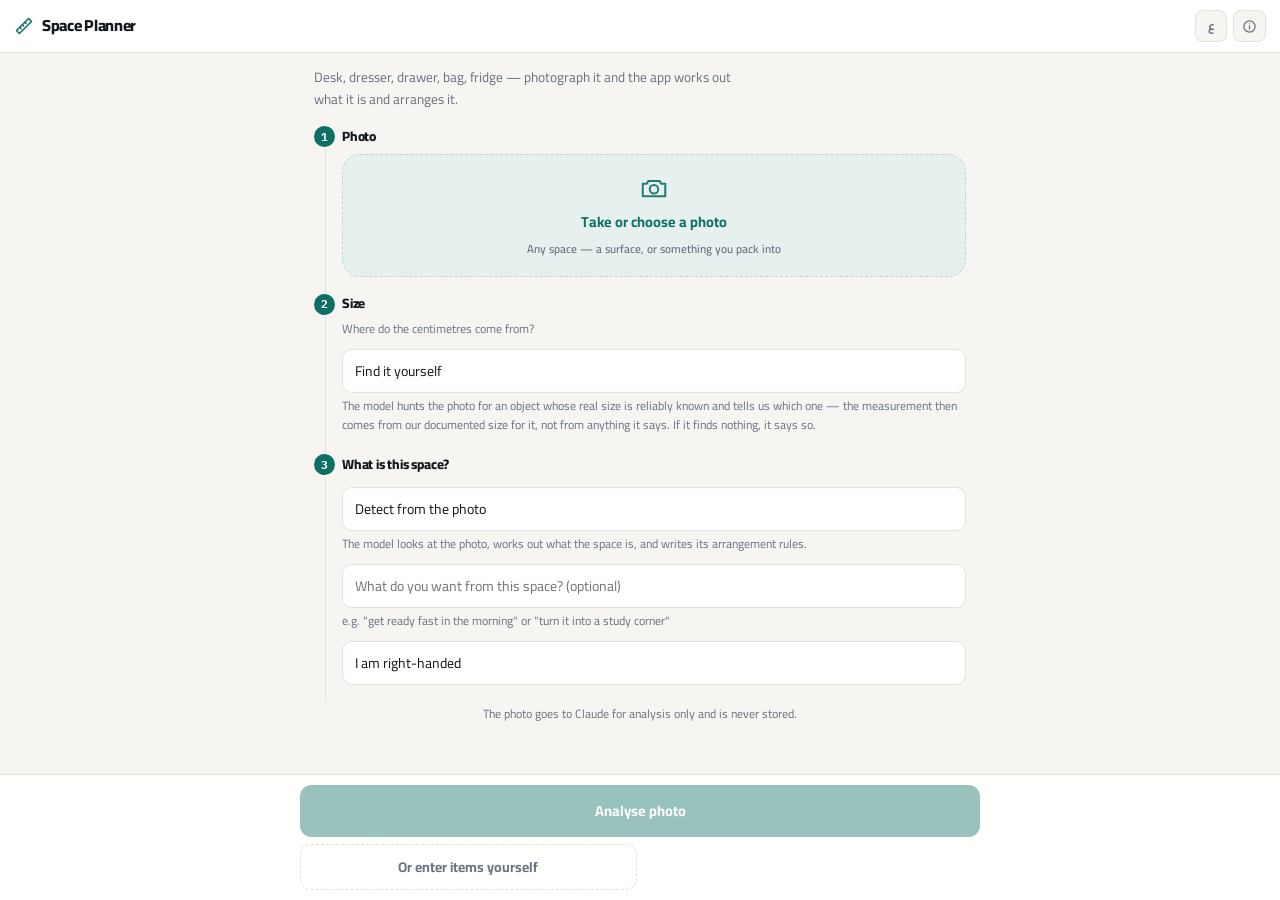
==== space-planner/index.html @ 8cddc2a2 "Share one AI core between both transports, and repair the Gemini build The Gemini build had been bro" ====
<!doctype html>
<html lang="ar" dir="rtl">
<head>
<meta charset="utf-8">
<meta name="viewport" content="width=device-width, initial-scale=1, viewport-fit=cover">
<title>مرتّب المساحة</title>
<meta name="description" content="صوّر مكتبك أو شنطتك، والتطبيق يقيسها بالسنتيمتر ويقولك ترتّبها إزاي بالظبط. مجاني وبيشتغل من متصفحك.">
<meta name="theme-color" content="#0f7b6c">
<link rel="manifest" href="manifest.json">
<link rel="manifest" href="manifest.json">
<link rel="icon" href="icon.svg" type="image/svg+xml">
<link rel="apple-touch-icon" href="icon-192.png">
<meta name="apple-mobile-web-app-capable" content="yes">
<meta name="apple-mobile-web-app-status-bar-style" content="default">
<meta name="apple-mobile-web-app-title" content="مرتّب المساحة">
<meta name="mobile-web-app-capable" content="yes">
<link rel="apple-touch-icon" href="icon.svg">
<link rel="preconnect" href="https://fonts.googleapis.com">
<link rel="preconnect" href="https://fonts.gstatic.com" crossorigin>
<link href="https://fonts.googleapis.com/css2?family=Cairo:wght@400;600;700;800&family=IBM+Plex+Mono:wght@500;600;700&display=swap" rel="stylesheet">
<link rel="stylesheet" href="css/app.css">
</head>
<body>

<header class="topbar">
  <div class="topbar-row">
    <div class="brand">
      <svg width="20" height="20" viewBox="0 0 24 24" fill="none" stroke="currentColor" stroke-width="1.8" stroke-linecap="round" stroke-linejoin="round" aria-hidden="true">
        <path d="M3 17.5 17.5 3l3.5 3.5L6.5 21z"/>
        <path d="M7 13.5 8.5 15M10 10.5 11.5 12M13 7.5 14.5 9"/>
      </svg>
      <h1 data-i18n="appName">مرتّب المساحة</h1>
    </div>
    <div class="topbar-actions">
      <button id="btnLang" class="icon-btn" type="button">EN</button>
      <button id="btnSettings" class="icon-btn" type="button" aria-label="info">
        <svg width="15" height="15" viewBox="0 0 24 24" fill="none" stroke="currentColor" stroke-width="2" stroke-linecap="round" aria-hidden="true">
          <circle cx="12" cy="12" r="9"/><path d="M12 11v5"/><path d="M12 7.6v.1"/>
        </svg>
      </button>
    </div>
  </div>
</header>

<main id="app">


  <section class="screen active" data-screen="capture">
    <p class="lead" data-i18n="lead"></p>

    <div class="field">
      <label class="label"><span class="stepno">1</span> <span data-i18n="step3">الصورة</span></label>
      <input id="fileInput" type="file" accept="image/*" capture="environment" hidden>
      <button id="btnPick" class="photo-tile" type="button">
        <svg width="30" height="30" viewBox="0 0 24 24" fill="none" stroke="currentColor" stroke-width="1.6" stroke-linecap="round" stroke-linejoin="round" aria-hidden="true">
          <path d="M3 8.5h3.2l1.4-2.2h8.8l1.4 2.2H21v10H3z"/><circle cx="12" cy="13" r="3.4"/>
        </svg>
        <span data-i18n="takePhoto"></span>
        <small data-i18n="photoHint"></small>
      </button>
      <div id="preview" class="preview hidden"><img id="previewImg" alt=""></div>
    </div>


    <div class="field">
      <label class="label"><span class="stepno">2</span> <span data-i18n="step1">المقاس</span></label>
      <p class="hint" data-i18n="sizeStepQ"></p>
      <select id="sizeMethod" class="input">
        <option value="auto" data-i18n="methodAuto"></option>
        <option value="ref" data-i18n="methodRef"></option>
        <option value="known" data-i18n="methodKnown"></option>
      </select>
      <p class="hint" id="sizeMethodHint"></p>

      <div id="refWrap">
        <select id="scaleRef" class="input"></select>
        <p class="hint" id="scaleHint"></p>
        <div id="customRefWrap" class="row hidden">
          <input id="customRefName" class="input" type="text" maxlength="40" data-i18n-ph="customRefName" placeholder="">
          <input id="customRefCm" class="input" type="number" min="0.5" step="0.1" data-i18n-ph="customRefCm" placeholder="">
        </div>
      </div>

      <div id="knownWrap" class="hidden">
        <div class="row">
          <input id="sizeW" class="input" type="number" min="1" step="0.5" data-i18n-ph="sizeW" placeholder="">
          <input id="sizeD" class="input" type="number" min="1" step="0.5" data-i18n-ph="sizeD" placeholder="">
          <input id="sizeH" class="input hidden" type="number" min="1" step="0.5" data-i18n-ph="sizeH" placeholder="">
        </div>
        <select id="sizeUnit" class="input">
          <option value="cm" data-i18n="unitCm"></option>
          <option value="span" data-i18n="unitSpan"></option>
          <option value="inch" data-i18n="unitInch"></option>
        </select>
        <div id="spanWrap" class="hidden">
          <label class="label sub" data-i18n="spanIs"></label>
          <input id="spanCm" class="input" type="number" min="10" max="35" step="0.5" value="22">
          <p class="hint" data-i18n="spanHint"></p>
        </div>
        <p class="hint" data-i18n="knownHint"></p>
      </div>
    </div>

    <div class="field">
      <label class="label"><span class="stepno">3</span> <span data-i18n="spaceTypeQ">المساحة دي إيه؟</span></label>
      <select id="spaceType" class="input"></select>
      <p class="hint" id="spaceTypeHint"></p>
      <input id="intent" class="input" type="text" maxlength="120" data-i18n-ph="intentPlaceholder" placeholder="">
      <p class="hint" data-i18n="intentExample"></p>
      <select id="dominantHand" class="input">
        <option value="right" data-i18n="handRight"></option>
        <option value="left" data-i18n="handLeft"></option>
      </select>
    </div>

    <p class="hint center" data-i18n="privacy"></p>

    <div id="savedScans" class="saved hidden">
      <h3 data-i18n="saved">محفوظات</h3>
      <ul id="savedList"></ul>
    </div>
  </section>

  <!-- ═══ ٣) مراجعة الحاجات ═══ -->
  <section class="screen" data-screen="review">
    <button class="back" data-goto="capture" data-i18n="back"></button>
    <h2 data-i18n="reviewTitle"></h2>
    <div id="scaleBanner" class="banner"></div>
    <div id="detectedSpace" class="detected hidden">
      <div class="detected-row">
        <span><span data-i18n="spaceIs"></span> <b id="detectedName">—</b></span>
        <button id="btnChangeSpace" class="link-btn" data-i18n="changeIt"></button>
      </div>
      <div id="changeSpaceWrap" class="hidden">
        <input id="adaptIntent" class="input" type="text" maxlength="120" data-i18n-ph="adaptPlaceholder" placeholder="">
        <button id="btnAdapt" class="btn ghost" data-i18n="adaptBtn"></button>
      </div>
      <ul id="rulesList" class="rules"></ul>
      <p id="handNote" class="hint hidden"></p>
    </div>
    <p class="hint" data-i18n="reviewHint"></p>
    <div id="itemsList" class="items"></div>
    <button id="btnAddItem" class="btn ghost" data-i18n="addItem"></button>
  </section>

  <!-- ═══ ٤) النتيجة ═══ -->
  <section class="screen" data-screen="result">
    <button class="back" data-goto="review" data-i18n="backToSizes"></button>
    <h2 id="resultTitle"></h2>
    <div id="autoSkipBar" class="banner ok skip-bar hidden">
      <span data-i18n="autoAccepted"></span>
      <button id="btnOpenReview" class="link-btn" type="button" data-i18n="openReview"></button>
      <button id="btnDismissSkip" class="link-btn" type="button" data-i18n="dismissBar"></button>
    </div>
    <div id="statsRow" class="stats"></div>

    <div id="viewTabs" class="viewtabs hidden">
      <button class="vtab active" data-view="plan" type="button" data-i18n="viewPlan"></button>
      <button class="vtab" data-view="photo" type="button" data-i18n="viewPhoto"></button>
    </div>

    <div id="planView" class="plan"></div>

    <div id="photoView" class="photo-plan hidden">
      <img id="photoBase" alt="">
      <div id="photoOverlay"></div>
      <p class="hint" id="photoNote"></p>
    </div>

    <div id="editBar" class="editbar hidden">
      <span id="editVerdict" class="verdict"></span>
      <button id="btnUndo" class="link-btn" type="button" data-i18n="undoMove"></button>
      <button id="btnResetLayout" class="link-btn" type="button" data-i18n="resetLayout"></button>
    </div>
    <p class="hint" id="editHint"></p>

    <div id="legendView"></div>
    <div id="aiNote" class="ai-note hidden"></div>
    <div id="notesView" class="notes"></div>
    <div id="stepsView" class="steps"></div>
    <details class="panel" id="fitPanel">
      <summary data-i18n="fitTitle"></summary>
      <p class="hint" data-i18n="fitHint"></p>
      <div class="row">
        <input id="fitName" class="input" type="text" maxlength="40" data-i18n-ph="fitName" placeholder="">
        <button id="btnFitAsk" class="btn ghost small" data-i18n="fitAsk"></button>
      </div>
      <div class="row">
        <input id="fitW" class="input" type="number" min="1" step="0.5" data-i18n-ph="sizeW" placeholder="">
        <input id="fitD" class="input" type="number" min="1" step="0.5" data-i18n-ph="sizeD" placeholder="">
        <input id="fitH" class="input" type="number" min="1" step="0.5" data-i18n-ph="sizeH" placeholder="">
      </div>
      <button id="btnFitCheck" class="btn ghost" data-i18n="fitCheck"></button>
      <div id="fitResult" class="ai-note hidden"></div>
    </details>

    <details class="panel" id="spacesPanel">
      <summary data-i18n="spacesTitle"></summary>
      <p class="hint" data-i18n="spacesHint"></p>
      <div id="spacesList"></div>
      <div class="row">
        <select id="addSpaceType" class="input"></select>
        <button id="btnAddSpace" class="btn ghost small" data-i18n="addSpace"></button>
      </div>
      <div id="spacesResult" class="hidden"></div>
    </details>

    <div class="ask">
      <label class="label" for="askInput" data-i18n="askTitle"></label>
      <input id="askInput" class="input" type="text" maxlength="200" data-i18n-ph="askPlaceholder" placeholder="">
      <button id="btnAsk" class="btn ghost" data-i18n="askBtn"></button>
      <div id="askAnswer" class="ai-note hidden"></div>
    </div>
    <div class="actions">
      <button id="btnAfterImage" class="btn ghost" data-i18n="afterImage"></button>
      <button id="btnSave" class="btn ghost" data-i18n="save"></button>
    </div>
    <div id="afterImageWrap" class="hidden">
      <p class="hint" data-i18n="aiImageWarn"></p>
      <img id="afterImage" alt="">
    </div>
  </section>

</main>

<div class="actionbar" id="actionbar">
  <div class="actionbar-inner">
    <button id="btnAnalyze" class="btn primary big" disabled data-i18n="analyze"></button>
    <button id="btnManual" class="btn ghost" data-i18n="manual"></button>
    <button id="btnPlan" class="btn primary big hidden" data-i18n="calc"></button>
  </div>
</div>

<!-- ═══ الإعدادات ═══ -->
<dialog id="settingsDialog">
  <form method="dialog">
    <h2 data-i18n="about"></h2>
    <p class="hint" data-i18n-html="aboutBody"></p>
    <p class="hint" data-i18n="aboutAccuracy"></p>
    <p class="hint" data-i18n="aboutPrivacy"></p>
    <label class="check"><input type="checkbox" id="optAutoSkip" checked> <span data-i18n="optAutoSkip"></span></label>
    <p class="hint" data-i18n="optAutoSkipHint"></p>
    <div id="keyWrap" class="hidden">
      <label class="label" for="apiKey" data-i18n="apiKeyLabel"></label>
      <input id="apiKey" class="input" type="password" autocomplete="off" data-i18n-ph="apiKeyPh" placeholder="">
      <p class="hint" data-i18n-html="apiKeyHint"></p>
    </div>
    <button id="btnInstall" type="button" class="btn ghost hidden" data-i18n="install"></button>
    <div class="row">
      <button value="ok" class="btn primary" data-i18n="ok"></button>
    </div>
  </form>
</dialog>

<div id="toast" class="toast hidden"></div>
<div id="loader" class="loader hidden"><div class="spinner"></div><p id="loaderText"></p></div>

<script type="module" src="js/app.js"></script>
</body>
</html>
---- space-planner/css/app.css ----
/**
 * نظام التصميم — مستوحى من ورق الرسم الهندسي.
 *
 * الموضوع نفسه قياس وتخطيط، فالبصريات من عالمه: أرضية ورقية دافية،
 * حبر أزرق مخضر، برتقالي علامات القياس، وخط أحادي المسافة للأرقام
 * عشان المقاسات تتقرا زي ما بتتقرا على مسطرة.
 */

:root{
  /* أرضية ورقية دافية — مش رمادي محايد */
  --paper:#f6f5f2;
  --card:#ffffff;
  --line:#e4e1db;
  --line-soft:#efedE8;
  --ink:#14181d;
  --dim:#6b7280;
  --faint:#9aa1ab;

  /* الحبر: أزرق مخضر عميق */
  --accent:#0d6e63;
  --accent-ink:#ffffff;
  --accent-soft:#e6f1ef;
  --accent-line:#b9d8d2;

  /* علامات القياس: برتقالي محروق — للتحذير والقياس */
  --mark:#c2571a;
  --mark-soft:#fbeee3;

  --ok:#15803d;
  --ok-soft:#e4f4e9;

  --reach:#b9c2cc;

  --r-sm:8px; --r:12px; --r-lg:18px;
  --shadow:0 1px 2px rgba(20,24,29,.05);
  --shadow-lift:0 2px 4px rgba(20,24,29,.06),0 12px 28px rgba(20,24,29,.07);

  --sans:'Cairo',system-ui,-apple-system,'Segoe UI',sans-serif;
  --mono:'IBM Plex Mono',ui-monospace,'SF Mono',Menlo,monospace;
}

@media (prefers-color-scheme: dark){
  :root:not([data-theme="light"]){
    --paper:#131619; --card:#1b1f24; --line:#2b3138; --line-soft:#232830;
    --ink:#e8ebee; --dim:#98a1ac; --faint:#6c7681;
    --accent:#2fbfae; --accent-ink:#08120f; --accent-soft:#123430; --accent-line:#1e4d46;
    --mark:#e8853f; --mark-soft:#33220f;
    --ok:#4ade80; --ok-soft:#122b1b;
    --reach:#3a434d;
    --shadow:0 1px 2px rgba(0,0,0,.4);
    --shadow-lift:0 2px 4px rgba(0,0,0,.4),0 12px 28px rgba(0,0,0,.35);
  }
}
:root[data-theme="dark"]{
  --paper:#131619; --card:#1b1f24; --line:#2b3138; --line-soft:#232830;
  --ink:#e8ebee; --dim:#98a1ac; --faint:#6c7681;
  --accent:#2fbfae; --accent-ink:#08120f; --accent-soft:#123430; --accent-line:#1e4d46;
  --mark:#e8853f; --mark-soft:#33220f;
  --ok:#4ade80; --ok-soft:#122b1b;
  --reach:#3a434d;
  --shadow:0 1px 2px rgba(0,0,0,.4);
  --shadow-lift:0 2px 4px rgba(0,0,0,.4),0 12px 28px rgba(0,0,0,.35);
}

*,*::before,*::after{box-sizing:border-box}
/* الاتجاه بييجي من خاصية dir على <html> اللي setLang بيغيّرها —
   مش متثبّت هنا، وإلا الإنجليزي بيتصف على اليمين. */
body{direction:inherit}
body{
  margin:0;background:var(--paper);color:var(--ink);
  font-family:var(--sans);line-height:1.6;-webkit-text-size-adjust:100%;
  -webkit-font-smoothing:antialiased;
}
img{max-width:100%;display:block}
svg{flex:none}
.num{font-family:var(--mono);font-variant-numeric:tabular-nums;letter-spacing:-.02em}

/* ═══ الهيدر ═══ */
.topbar{
  position:sticky;top:0;z-index:30;background:var(--card);
  border-bottom:1px solid var(--line);
  padding:0 14px;padding-top:env(safe-area-inset-top);
}
.topbar-row{display:flex;align-items:center;justify-content:space-between;gap:10px;height:52px}
.brand{display:flex;align-items:center;gap:8px;min-width:0}
.brand svg{color:var(--accent)}
.brand h1{
  margin:0;font-size:16px;font-weight:800;letter-spacing:-.3px;
  white-space:nowrap;overflow:hidden;text-overflow:ellipsis;
}
.topbar-actions{display:flex;gap:6px;flex:none}
.icon-btn{
  display:inline-flex;align-items:center;justify-content:center;gap:4px;
  height:32px;min-width:32px;padding:0 8px;border-radius:var(--r-sm);
  border:1px solid var(--line);background:var(--paper);color:var(--dim);
  font:inherit;font-size:12px;font-weight:700;cursor:pointer;transition:.15s;
}
.icon-btn:hover{border-color:var(--accent);color:var(--accent)}
.icon-btn:focus-visible{outline:2px solid var(--accent);outline-offset:2px}

/* ═══ مفتاح الوضع — قطعة واحدة زي تطبيقات الموبايل ═══ */
.tabs{
  display:grid;grid-template-columns:1fr 1fr;gap:3px;
  padding:3px;margin-bottom:10px;
  background:var(--paper);border:1px solid var(--line);border-radius:11px;
}
.tab{
  display:flex;align-items:center;justify-content:center;gap:7px;
  padding:9px 6px;border:0;border-radius:8px;background:none;cursor:pointer;
  font:inherit;font-size:13.5px;font-weight:700;color:var(--dim);transition:.16s;
}
.tab svg{opacity:.75}
.tab:hover{color:var(--ink)}
.tab.active{background:var(--card);color:var(--accent);box-shadow:var(--shadow)}
.tab.active svg{opacity:1}
.tab:focus-visible{outline:2px solid var(--accent);outline-offset:1px}

/* ═══ التخطيط ═══ */
#app{max-width:680px;margin:0 auto;padding:18px 16px 150px}
.screen{display:none}
.screen.active{display:block;animation:rise .22s ease}
@keyframes rise{from{opacity:0;transform:translateY(4px)}to{opacity:1;transform:none}}
@media (prefers-reduced-motion:reduce){.screen.active{animation:none}}

h2{font-size:19px;margin:0 0 4px;font-weight:800;letter-spacing:-.3px;text-wrap:balance}
h3{font-size:14px;margin:22px 0 8px;font-weight:800;letter-spacing:.02em}
.lead{color:var(--dim);margin:0 0 22px;font-size:14.5px;max-width:56ch}
.hint{font-size:12.5px;color:var(--dim);margin:6px 0;line-height:1.55}
.hint.center{text-align:center}
.muted{color:var(--dim)}
.hidden{display:none !important}
a{color:var(--accent)}

/* ═══ الخطوات: سكة رأسية بتوصلهم زي ورقة رسم ═══ */
.field{position:relative;padding-inline-start:30px;padding-bottom:22px}
.field::before{
  content:'';position:absolute;inset-inline-start:11px;top:26px;bottom:0;
  width:1px;background:var(--line);
}
.field:last-of-type::before{display:none}
.label{
  display:flex;align-items:center;gap:8px;
  font-weight:800;font-size:14.5px;margin-bottom:8px;letter-spacing:-.2px;
}
.stepno{
  position:absolute;inset-inline-start:0;
  display:inline-flex;align-items:center;justify-content:center;
  width:23px;height:23px;border-radius:50%;
  background:var(--accent);color:var(--accent-ink);
  font-family:var(--mono);font-size:11px;font-weight:700;
}

.input{
  width:100%;padding:11px 13px;border-radius:10px;
  border:1px solid var(--line);background:var(--card);color:var(--ink);
  font:inherit;font-size:14.5px;margin-top:7px;transition:.15s;
}
.input:hover{border-color:var(--accent-line)}
.input:focus{outline:none;border-color:var(--accent);box-shadow:0 0 0 3px var(--accent-soft)}
select.input{appearance:none;background-image:none;padding-inline-end:13px}
.row{display:flex;gap:8px;flex-wrap:wrap}
.row>*{flex:1;min-width:96px}

/* ═══ الأزرار ═══ */
.btn{
  display:flex;align-items:center;justify-content:center;gap:8px;
  width:100%;padding:12px 16px;border-radius:11px;
  border:1px solid var(--line);background:var(--card);color:var(--ink);
  font:inherit;font-size:14.5px;font-weight:700;cursor:pointer;
  margin-top:9px;transition:.15s;
}
.btn:hover:not(:disabled){border-color:var(--accent);color:var(--accent)}
.btn:focus-visible{outline:2px solid var(--accent);outline-offset:2px}
.btn:disabled{opacity:.42;cursor:not-allowed}
.btn.primary{background:var(--accent);color:var(--accent-ink);border-color:var(--accent)}
.btn.primary:hover:not(:disabled){filter:brightness(1.08);color:var(--accent-ink)}
.btn.ghost{background:transparent;border-style:dashed;color:var(--dim)}
.btn.big{padding:14px 16px;font-size:15px}

/* شريط الإجراء الأساسي — ثابت تحت زي أي تطبيق موبايل */
.actionbar{
  position:fixed;inset-inline:0;bottom:0;z-index:25;
  padding:10px 16px calc(10px + env(safe-area-inset-bottom));
  background:color-mix(in srgb,var(--card) 92%,transparent);
  backdrop-filter:blur(12px);border-top:1px solid var(--line);
}
.actionbar-inner{max-width:680px;margin:0 auto;display:grid;gap:7px}
.actionbar .btn{margin-top:0}

.preview{margin-top:10px;border-radius:var(--r);overflow:hidden;border:1px solid var(--line);background:var(--card)}

/* ═══ الحاجات ═══ */
.items{display:grid;gap:8px;margin:14px 0}
.item{
  display:grid;grid-template-columns:1fr auto;gap:10px;align-items:start;
  padding:12px 13px;border:1px solid var(--line);border-radius:var(--r);background:var(--card);
}
.item-name{
  font:inherit;font-size:14.5px;font-weight:700;width:100%;padding:1px 0;
  border:0;background:none;color:var(--ink);
}
.item-name:focus{outline:none;box-shadow:0 1px 0 var(--accent)}
.item-dims{display:flex;gap:5px;margin-top:9px;flex-wrap:wrap}
.item-dims label{
  font-size:10.5px;color:var(--faint);display:flex;flex-direction:column;
  gap:3px;align-items:center;font-weight:700;letter-spacing:.03em;
}
.item-dims input{
  width:58px;padding:6px 4px;border:1px solid var(--line);border-radius:7px;
  background:var(--paper);color:var(--ink);
  font-family:var(--mono);font-size:13px;font-variant-numeric:tabular-nums;text-align:center;
}
.item-dims input:focus{outline:none;border-color:var(--accent);background:var(--card)}
/* مقاس المساحة أول كارت في المراجعة — بيتميّز عن الحاجات نفسها */
.space-size{border-color:var(--accent);background:var(--card)}
.item-dims .wide{flex-basis:100%;align-items:stretch;text-align:start}
.item-dims .wide select{width:100%;margin-top:3px}
.item-dims p.wide{flex-basis:100%;margin:2px 0 0;font-size:10.5px}
.label.sub{font-size:11px;margin-top:8px}
.item select{
  padding:6px 9px;border:1px solid var(--line);border-radius:7px;
  background:var(--paper);color:var(--dim);font:inherit;font-size:12.5px;
  margin-top:8px;margin-inline-end:5px;appearance:none;
}
.item-del{
  background:none;border:0;color:var(--faint);font-size:19px;line-height:1;
  cursor:pointer;padding:3px 6px;border-radius:6px;
}
.item-del:hover{color:var(--mark);background:var(--mark-soft)}
.conf-low{border-inline-start:3px solid var(--mark)}

/* ═══ النتيجة ═══ */
.stats{display:flex;gap:7px;flex-wrap:wrap;margin-bottom:16px}
.stat{
  flex:1;min-width:78px;padding:11px 8px;background:var(--card);
  border:1px solid var(--line);border-radius:var(--r);text-align:center;
}
.stat b{
  display:block;font-family:var(--mono);font-size:19px;font-weight:700;
  font-variant-numeric:tabular-nums;letter-spacing:-.03em;
}
.stat span{font-size:11px;color:var(--dim);font-weight:600;line-height:1.3;display:block;margin-top:2px}

.plan{
  background:var(--card);border:1px solid var(--line);border-radius:var(--r);
  padding:8px;overflow-x:auto;
}
.plan-svg{width:100%;height:auto;display:block}
.layers{display:grid;gap:14px}
.layer{margin:0}

.legend{list-style:none;padding:0;margin:11px 0;display:flex;flex-wrap:wrap;gap:9px;font-size:11.5px;color:var(--dim)}
.legend li{display:flex;align-items:center;gap:5px}
.dot{width:9px;height:9px;border-radius:3px;display:inline-block;flex:none}

.banner{padding:10px 12px;border-radius:10px;font-size:12.5px;margin-bottom:12px;line-height:1.5}
.banner.ok{background:var(--ok-soft);color:var(--ok)}
.banner.warn{background:var(--mark-soft);color:var(--mark)}
/* شريط «قبلنا الأرقام لوحدنا» — الجملة وزراريها في سطر واحد بيلف */
.skip-bar{display:flex;flex-wrap:wrap;align-items:center;gap:4px 10px}
.skip-bar span{flex:1;min-width:60%}
.skip-bar .link-btn{color:inherit}

.ai-note{
  background:var(--accent-soft);border-radius:var(--r);padding:13px 14px;
  margin:14px 0;font-size:13.5px;line-height:1.65;
  border-inline-start:3px solid var(--accent);color:var(--ink);
}
.notes{display:grid;gap:7px;margin:14px 0}
.note{padding:10px 12px;border-radius:10px;font-size:13px;display:flex;gap:8px;align-items:flex-start;line-height:1.55}
.note.warn{background:var(--mark-soft);color:var(--mark)}
.note.ok{background:var(--ok-soft);color:var(--ok)}
.note.tip{background:var(--card);border:1px solid var(--line);color:var(--dim)}

.steps{margin:14px 0}
.steps ol{padding-inline-start:19px;margin:8px 0}
.steps li{margin-bottom:9px;font-size:13.5px}
.steps .pos{color:var(--dim);font-size:12.5px}
.off-desk{background:var(--mark-soft);border-radius:var(--r);padding:13px 14px;margin-top:14px}
.off-desk h3{margin-top:0;color:var(--mark);font-size:13.5px}
.off-desk ul{margin:6px 0 0;padding-inline-start:19px;font-size:12.5px;color:var(--mark)}

.saved{margin-top:26px}
.saved ul{list-style:none;padding:0;margin:0;display:grid;gap:7px}
.saved li{
  display:flex;justify-content:space-between;align-items:center;gap:10px;
  padding:11px 13px;border:1px solid var(--line);border-radius:var(--r);
  background:var(--card);font-size:13.5px;
}
.saved button{background:none;border:0;font:inherit;font-size:12.5px;color:var(--accent);cursor:pointer;font-weight:700;padding:3px 5px}

/* المساحة اللي اتحددت */
.detected{
  background:var(--accent-soft);border:1px solid var(--accent-line);
  border-radius:var(--r);padding:13px 14px;margin-bottom:13px;
}
.detected-row{display:flex;justify-content:space-between;align-items:center;gap:10px;font-size:13.5px;color:var(--dim)}
.detected-row b{font-size:16px;color:var(--ink);font-weight:800}
.link-btn{background:none;border:0;color:var(--accent);font:inherit;font-size:12.5px;font-weight:700;cursor:pointer;text-decoration:underline;padding:2px}
.rules{list-style:none;padding:0;margin:11px 0 0;display:flex;flex-wrap:wrap;gap:5px}
.rules li{
  font-size:11px;background:var(--card);border:1px solid var(--accent-line);
  border-radius:20px;padding:3px 9px;color:var(--dim);
}
#changeSpaceWrap{margin-top:10px}

.ask{background:var(--card);border:1px solid var(--line);border-radius:var(--r);padding:14px;margin-top:18px}
.ask .btn{margin-top:8px}

/* ═══ الحوار ═══ */
dialog{
  border:0;border-radius:var(--r-lg);padding:22px;max-width:420px;width:calc(100% - 32px);
  background:var(--card);color:var(--ink);box-shadow:var(--shadow-lift);
}
dialog::backdrop{background:rgba(20,24,29,.55);backdrop-filter:blur(2px)}
dialog h2{margin-top:0}
/* مفتاح إعداد بمربع اختيار — النص جنبه مش تحته */
.check{display:flex;align-items:center;gap:8px;font-size:13.5px;font-weight:700;margin-top:14px;cursor:pointer}
.check input{width:17px;height:17px;accent-color:var(--accent);margin:0;flex:none}
dialog .row{margin-top:16px}
dialog .btn{margin-top:0}

/* ═══ توست ولودر ═══ */
.toast{
  position:fixed;bottom:96px;left:50%;transform:translateX(-50%);
  background:var(--ink);color:var(--paper);padding:11px 17px;border-radius:10px;
  font-size:13.5px;font-weight:600;z-index:100;max-width:90%;text-align:center;
  box-shadow:var(--shadow-lift);
}
.loader{
  position:fixed;inset:0;background:rgba(20,24,29,.6);backdrop-filter:blur(3px);
  display:flex;flex-direction:column;align-items:center;justify-content:center;
  gap:14px;z-index:90;color:#fff;font-size:14px;font-weight:600;padding:24px;text-align:center;
}
.spinner{
  width:34px;height:34px;border:2.5px solid rgba(255,255,255,.22);
  border-top-color:#fff;border-radius:50%;animation:spin .75s linear infinite;
}
@keyframes spin{to{transform:rotate(360deg)}}

@media (min-width:620px){
  #app{padding-bottom:130px}
  .actionbar-inner{grid-template-columns:1fr 1fr}
  .actionbar-inner .btn.primary{grid-column:1/-1}
}

/* ═══ إحكام للموبايل: الشاشة الصغيرة بتشوف أكتر من غير زحمة ═══ */
#app{padding:14px 14px 140px}
.lead{margin:0 0 16px;font-size:13.5px}
.field{padding-bottom:16px;padding-inline-start:28px}
.field::before{top:24px}
.label{font-size:13.5px;margin-bottom:5px}
.stepno{width:21px;height:21px;font-size:10.5px}
.hint{font-size:12px;margin:4px 0}
.input{padding:10px 12px;font-size:14px;margin-top:6px}
h2{font-size:17.5px}
h3{font-size:13.5px;margin:18px 0 7px}
.btn{padding:11px 14px;font-size:14px;margin-top:8px}
.btn.big{padding:13px 14px;font-size:14.5px}
.item{padding:10px 11px}
.item-name{font-size:14px}
.stat{padding:9px 6px;min-width:70px}
.stat b{font-size:17px}
.steps li{margin-bottom:7px;font-size:13px}
.note{padding:9px 11px;font-size:12.5px}
.ai-note{padding:12px;font-size:13px}
.detected{padding:11px 12px}

/* بلاطة الصورة — أول وأوضح حاجة في الشاشة */
.photo-tile{
  display:flex;flex-direction:column;align-items:center;justify-content:center;gap:7px;
  width:100%;min-height:104px;padding:18px;margin-top:6px;
  border:1.5px dashed var(--accent-line);border-radius:var(--r-lg);
  background:var(--accent-soft);color:var(--accent);
  font:inherit;font-size:14.5px;font-weight:700;cursor:pointer;transition:.16s;
}
.photo-tile:hover{border-color:var(--accent);background:var(--card)}
.photo-tile:focus-visible{outline:2px solid var(--accent);outline-offset:2px}
.photo-tile svg{opacity:.9}
.photo-tile small{font-size:11.5px;font-weight:600;color:var(--dim)}

@media (max-width:380px){
  #app{padding-inline:12px}
  .item-dims input{width:52px}
}

/* ═══ المخطط على الصورة، التعديل اليدوي، واللوحات ═══ */
.viewtabs{display:flex;gap:4px;margin:10px 0 6px;background:var(--paper);
  border:1px solid var(--line);border-radius:9px;padding:3px}
.vtab{flex:1;padding:7px 8px;border:0;border-radius:7px;background:none;
  color:var(--dim);font:inherit;font-size:12.5px;font-weight:700;cursor:pointer}
.vtab.active{background:var(--card);color:var(--accent);box-shadow:var(--shadow)}

.photo-plan{position:relative;margin-top:6px}
.photo-plan img{width:100%;display:block;border-radius:10px}
#photoOverlay{position:absolute;inset:0;cursor:pointer}
#photoOverlay svg{width:100%;height:100%;display:block}
.ov-item{cursor:pointer}

.editbar{display:flex;align-items:center;gap:8px;flex-wrap:wrap;margin-top:8px;
  padding:8px 10px;border:1px solid var(--line);border-radius:9px;background:var(--card)}
.verdict{flex:1;font-size:12.5px;font-weight:700;color:var(--dim)}
.verdict.good{color:var(--accent)}
.verdict.bad{color:var(--mark)}

.panel{margin-top:12px;border:1px solid var(--line);border-radius:10px;
  background:var(--card);padding:10px 12px}
.panel>summary{cursor:pointer;font-weight:800;font-size:13.5px;color:var(--ink);list-style:none}
.panel>summary::-webkit-details-marker{display:none}
.panel>summary::after{content:'▾';float:inline-end;color:var(--faint)}
.panel[open]>summary::after{content:'▴'}
.panel .row{margin-top:8px}
.btn.small{padding:7px 11px;font-size:12px;white-space:nowrap}
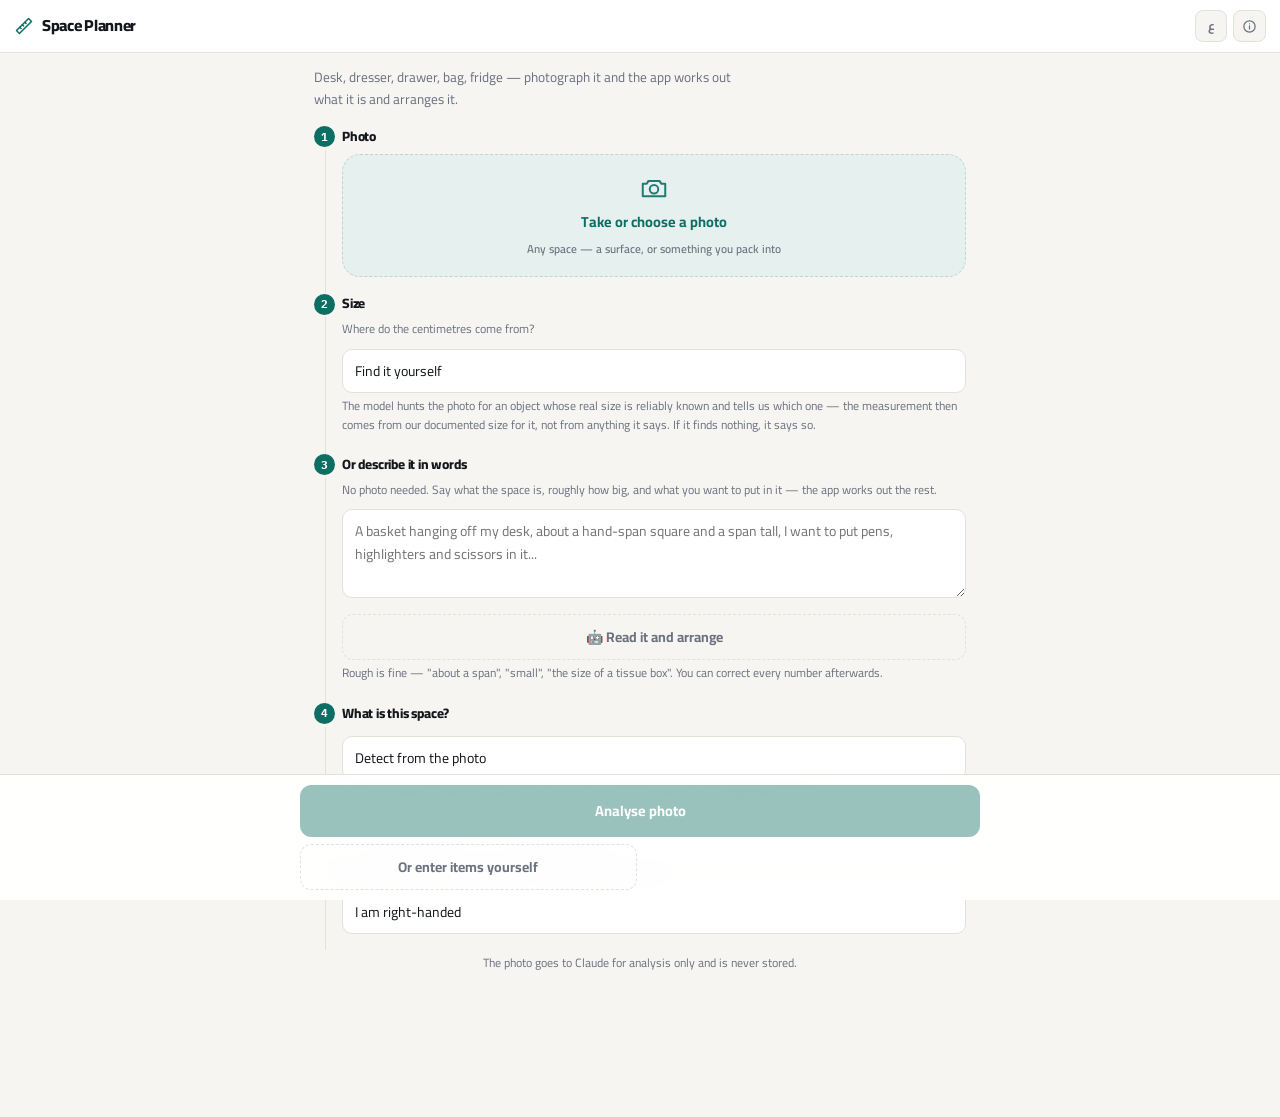
==== commit 06a9de5b: "Let the space be described in words when the photo cannot be sent Being unable to send images is a l" ====
--- a/space-planner/index.html
+++ b/space-planner/index.html
@@ -102,7 +102,15 @@
     </div>
 
     <div class="field">
-      <label class="label"><span class="stepno">3</span> <span data-i18n="spaceTypeQ">المساحة دي إيه؟</span></label>
+      <label class="label"><span class="stepno">3</span> <span data-i18n="describeTitle"></span></label>
+      <p class="hint" data-i18n="describeHint"></p>
+      <textarea id="describeInput" class="input" rows="3" maxlength="600" data-i18n-ph="describePh" placeholder=""></textarea>
+      <button id="btnDescribe" class="btn ghost" type="button" data-i18n="describeBtn"></button>
+      <p class="hint" data-i18n="describeExample"></p>
+    </div>
+
+    <div class="field">
+      <label class="label"><span class="stepno">4</span> <span data-i18n="spaceTypeQ">المساحة دي إيه؟</span></label>
       <select id="spaceType" class="input"></select>
       <p class="hint" id="spaceTypeHint"></p>
       <input id="intent" class="input" type="text" maxlength="120" data-i18n-ph="intentPlaceholder" placeholder="">
@@ -137,6 +145,10 @@
       </div>
       <ul id="rulesList" class="rules"></ul>
       <p id="handNote" class="hint hidden"></p>
+    </div>
+    <div id="photoRef" class="photo-ref hidden">
+      <img id="photoRefImg" alt="">
+      <p class="hint" id="photoRefNote"></p>
     </div>
     <p class="hint" data-i18n="reviewHint"></p>
     <div id="itemsList" class="items"></div>
--- a/space-planner/css/app.css
+++ b/space-planner/css/app.css
@@ -411,3 +411,18 @@
 .panel[open]>summary::after{content:'▴'}
 .panel .row{margin-top:8px}
 .btn.small{padding:7px 11px;font-size:12px;white-space:nowrap}
+
+/* المساحة الفاضية: الصف ده هو السؤال نفسه، فبيبان مختلف عن صفوف الحاجات */
+.empty-intro{border-color:var(--mark);background:var(--card)}
+.empty-intro .row{margin-top:8px}
+.layer figcaption{
+  margin-top:5px;text-align:center;font-size:11px;color:var(--faint);
+  font-weight:700;letter-spacing:.02em;
+}
+
+/* الصورة اللي مقدرناش نحللها — بتفضل ظاهرة كمرجع بصري وهو بيظبط الأرقام */
+.photo-ref{margin-bottom:12px;border:1px solid var(--line);border-radius:var(--r);
+  overflow:hidden;background:var(--card)}
+.photo-ref img{width:100%;max-height:260px;object-fit:contain;background:var(--paper)}
+.photo-ref .hint{margin:0;padding:8px 11px}
+#describeInput{resize:vertical;min-height:76px;line-height:1.6}
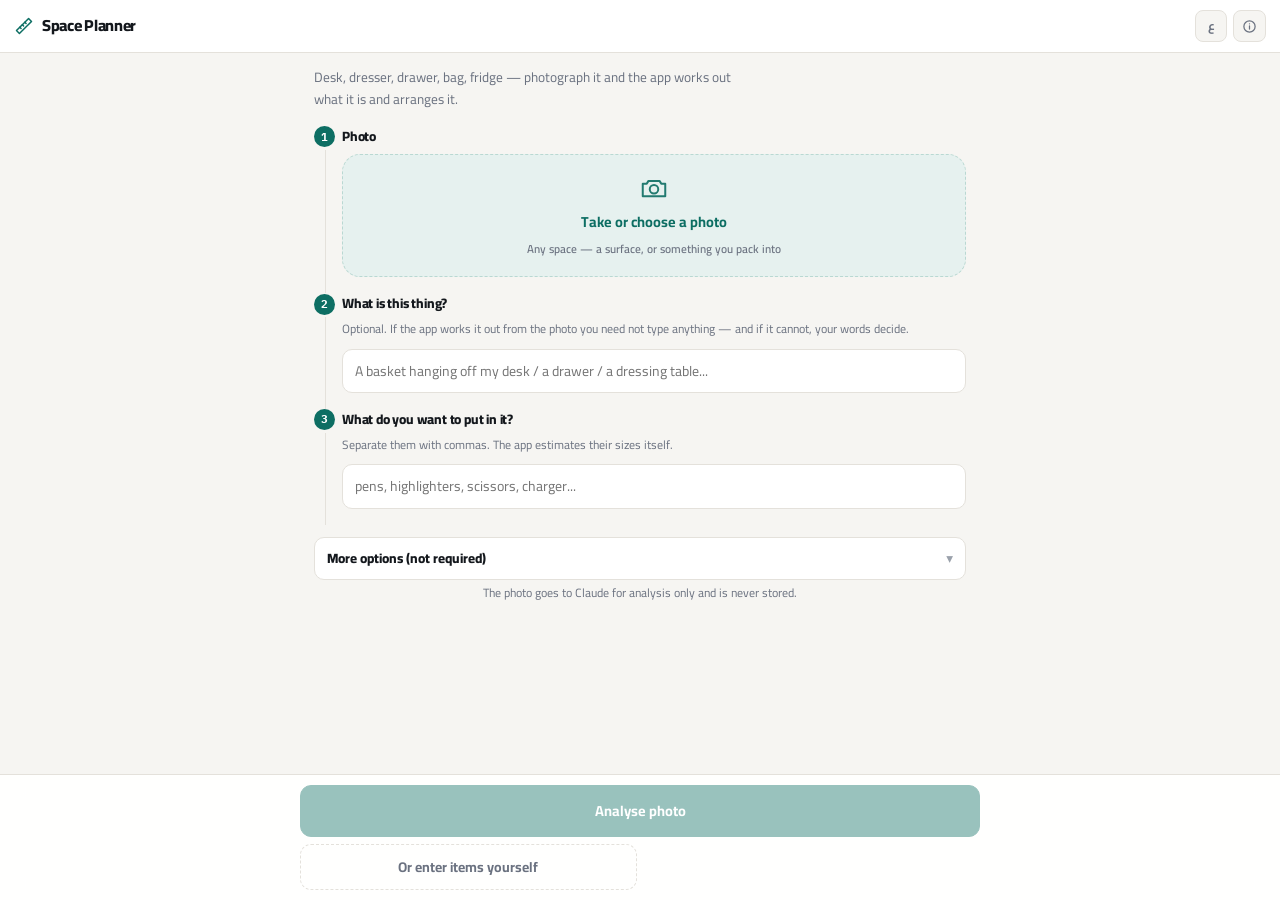
==== commit 272fa609: "Delete the size step and stop refusing photos The first screen asked for the size three separate way" ====
--- a/space-planner/index.html
+++ b/space-planner/index.html
@@ -63,63 +63,28 @@
 
 
     <div class="field">
-      <label class="label"><span class="stepno">2</span> <span data-i18n="step1">المقاس</span></label>
-      <p class="hint" data-i18n="sizeStepQ"></p>
-      <select id="sizeMethod" class="input">
-        <option value="auto" data-i18n="methodAuto"></option>
-        <option value="ref" data-i18n="methodRef"></option>
-        <option value="known" data-i18n="methodKnown"></option>
-      </select>
-      <p class="hint" id="sizeMethodHint"></p>
-
-      <div id="refWrap">
-        <select id="scaleRef" class="input"></select>
-        <p class="hint" id="scaleHint"></p>
-        <div id="customRefWrap" class="row hidden">
-          <input id="customRefName" class="input" type="text" maxlength="40" data-i18n-ph="customRefName" placeholder="">
-          <input id="customRefCm" class="input" type="number" min="0.5" step="0.1" data-i18n-ph="customRefCm" placeholder="">
-        </div>
-      </div>
-
-      <div id="knownWrap" class="hidden">
-        <div class="row">
-          <input id="sizeW" class="input" type="number" min="1" step="0.5" data-i18n-ph="sizeW" placeholder="">
-          <input id="sizeD" class="input" type="number" min="1" step="0.5" data-i18n-ph="sizeD" placeholder="">
-          <input id="sizeH" class="input hidden" type="number" min="1" step="0.5" data-i18n-ph="sizeH" placeholder="">
-        </div>
-        <select id="sizeUnit" class="input">
-          <option value="cm" data-i18n="unitCm"></option>
-          <option value="span" data-i18n="unitSpan"></option>
-          <option value="inch" data-i18n="unitInch"></option>
-        </select>
-        <div id="spanWrap" class="hidden">
-          <label class="label sub" data-i18n="spanIs"></label>
-          <input id="spanCm" class="input" type="number" min="10" max="35" step="0.5" value="22">
-          <p class="hint" data-i18n="spanHint"></p>
-        </div>
-        <p class="hint" data-i18n="knownHint"></p>
-      </div>
+      <label class="label"><span class="stepno">2</span> <span data-i18n="qWhat"></span></label>
+      <p class="hint" data-i18n="qWhatHint"></p>
+      <input id="whatInput" class="input" type="text" maxlength="160" data-i18n-ph="qWhatPh" placeholder="">
     </div>
 
     <div class="field">
-      <label class="label"><span class="stepno">3</span> <span data-i18n="describeTitle"></span></label>
-      <p class="hint" data-i18n="describeHint"></p>
-      <textarea id="describeInput" class="input" rows="3" maxlength="600" data-i18n-ph="describePh" placeholder=""></textarea>
-      <button id="btnDescribe" class="btn ghost" type="button" data-i18n="describeBtn"></button>
-      <p class="hint" data-i18n="describeExample"></p>
-    </div>
-
-    <div class="field">
-      <label class="label"><span class="stepno">4</span> <span data-i18n="spaceTypeQ">المساحة دي إيه؟</span></label>
+      <label class="label"><span class="stepno">3</span> <span data-i18n="qPut"></span></label>
+      <p class="hint" data-i18n="qPutHint"></p>
+      <input id="putInput" class="input" type="text" maxlength="300" data-i18n-ph="qPutPh" placeholder="">
+    </div>
+
+    <details class="panel" id="morePanel">
+      <summary data-i18n="moreOptions"></summary>
+      <label class="label sub" data-i18n="spaceTypeQ"></label>
       <select id="spaceType" class="input"></select>
-      <p class="hint" id="spaceTypeHint"></p>
-      <input id="intent" class="input" type="text" maxlength="120" data-i18n-ph="intentPlaceholder" placeholder="">
-      <p class="hint" data-i18n="intentExample"></p>
+      <label class="label sub" data-i18n="handQ"></label>
       <select id="dominantHand" class="input">
         <option value="right" data-i18n="handRight"></option>
         <option value="left" data-i18n="handLeft"></option>
       </select>
-    </div>
+      <input id="intent" class="input" type="text" maxlength="120" data-i18n-ph="intentPlaceholder" placeholder="">
+    </details>
 
     <p class="hint center" data-i18n="privacy"></p>
 
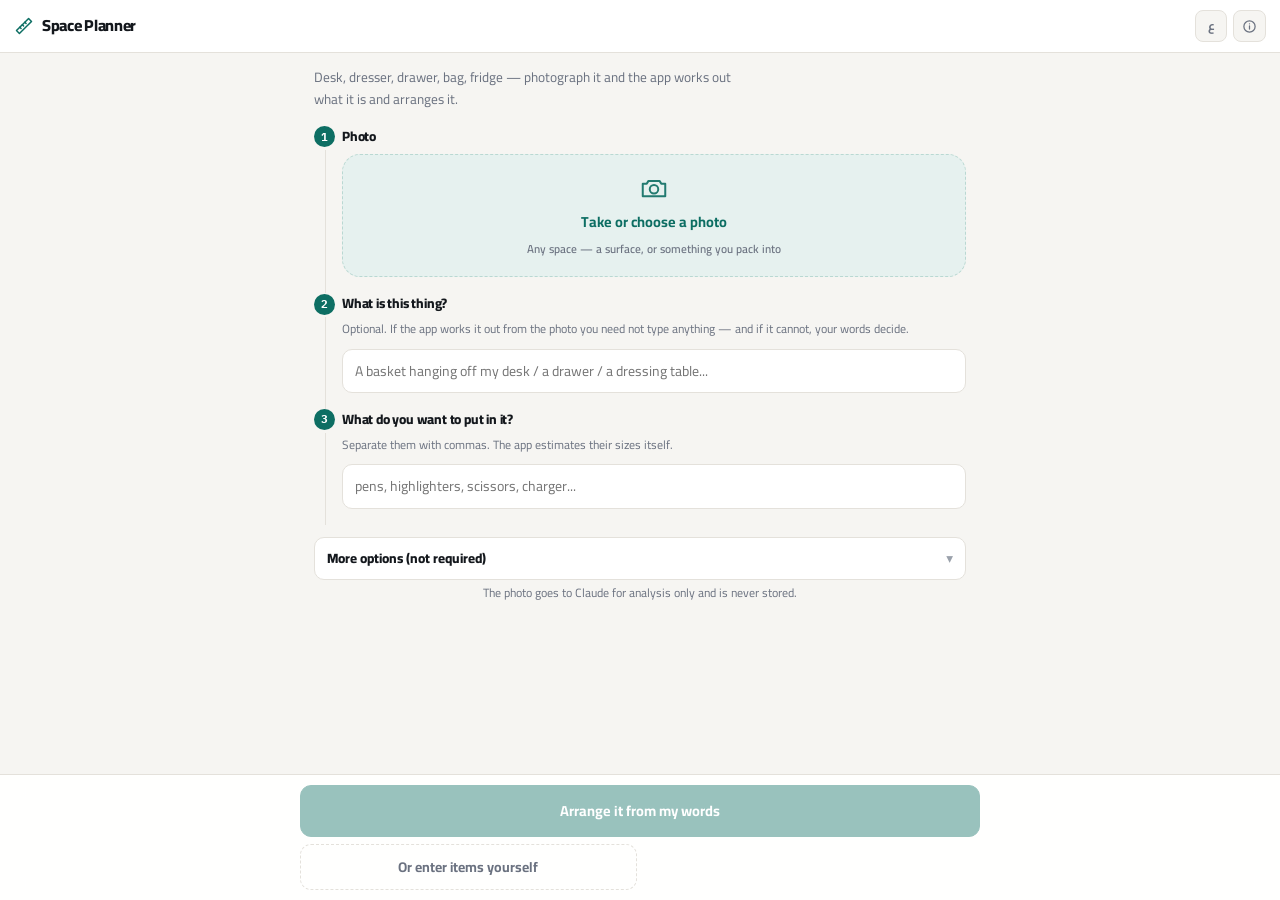
==== commit c072f635: "Let items be picked up, moved, removed and put back on the photo Editing existed for surfaces and wa" ====
--- a/space-planner/index.html
+++ b/space-planner/index.html
@@ -144,11 +144,17 @@
       <p class="hint" id="photoNote"></p>
     </div>
 
+    <div id="editTools" class="edit-tools hidden">
+      <button id="btnMoveMode" class="tool" type="button"><span>✋</span><span data-i18n="moveMode"></span></button>
+      <button id="btnRemoveItem" class="tool" type="button" disabled><span>🗑</span><span data-i18n="removeItem"></span></button>
+      <button id="btnUndo" class="tool" type="button"><span>↩</span><span data-i18n="undoMove"></span></button>
+      <button id="btnResetLayout" class="tool" type="button"><span>⟲</span><span data-i18n="resetLayout"></span></button>
+      <button id="btnSaveEdit" class="tool primary" type="button"><span>💾</span><span data-i18n="saveEdit"></span></button>
+    </div>
     <div id="editBar" class="editbar hidden">
       <span id="editVerdict" class="verdict"></span>
-      <button id="btnUndo" class="link-btn" type="button" data-i18n="undoMove"></button>
-      <button id="btnResetLayout" class="link-btn" type="button" data-i18n="resetLayout"></button>
-    </div>
+    </div>
+    <div id="removedList" class="removed-list hidden"></div>
     <p class="hint" id="editHint"></p>
 
     <div id="legendView"></div>
--- a/space-planner/css/app.css
+++ b/space-planner/css/app.css
@@ -426,3 +426,30 @@
 .photo-ref img{width:100%;max-height:260px;object-fit:contain;background:var(--paper)}
 .photo-ref .hint{margin:0;padding:8px 11px}
 #describeInput{resize:vertical;min-height:76px;line-height:1.6}
+.corner-handle{cursor:grab;touch-action:none}
+.corner-handle:active{cursor:grabbing}
+#photoOverlay{touch-action:none}
+
+/* أدوات التعديل على الصورة */
+.edit-tools{display:flex;gap:5px;flex-wrap:wrap;margin-top:8px}
+.tool{
+  flex:1;min-width:64px;display:flex;flex-direction:column;align-items:center;gap:2px;
+  padding:8px 4px;border:1px solid var(--line);border-radius:9px;background:var(--card);
+  color:var(--dim);font:inherit;font-size:11px;font-weight:700;cursor:pointer;transition:.15s;
+}
+.tool span:first-child{font-size:15px;line-height:1}
+.tool:hover:not(:disabled){border-color:var(--accent);color:var(--accent)}
+.tool:disabled{opacity:.4;cursor:not-allowed}
+.tool.on{background:var(--accent);color:var(--accent-ink);border-color:var(--accent)}
+.tool.primary{border-color:var(--accent-line);color:var(--accent)}
+#photoOverlay.moving{cursor:crosshair}
+.removed-list{
+  display:flex;gap:6px;flex-wrap:wrap;align-items:center;margin-top:8px;
+  padding:9px 11px;border:1px dashed var(--mark);border-radius:9px;background:var(--mark-soft);
+}
+.removed-list strong{font-size:12px;color:var(--mark);margin-inline-end:4px}
+.chip{
+  border:1px solid var(--mark);border-radius:20px;background:var(--card);color:var(--mark);
+  font:inherit;font-size:11.5px;font-weight:700;padding:4px 10px;cursor:pointer;
+}
+.chip:hover{background:var(--mark);color:#fff}
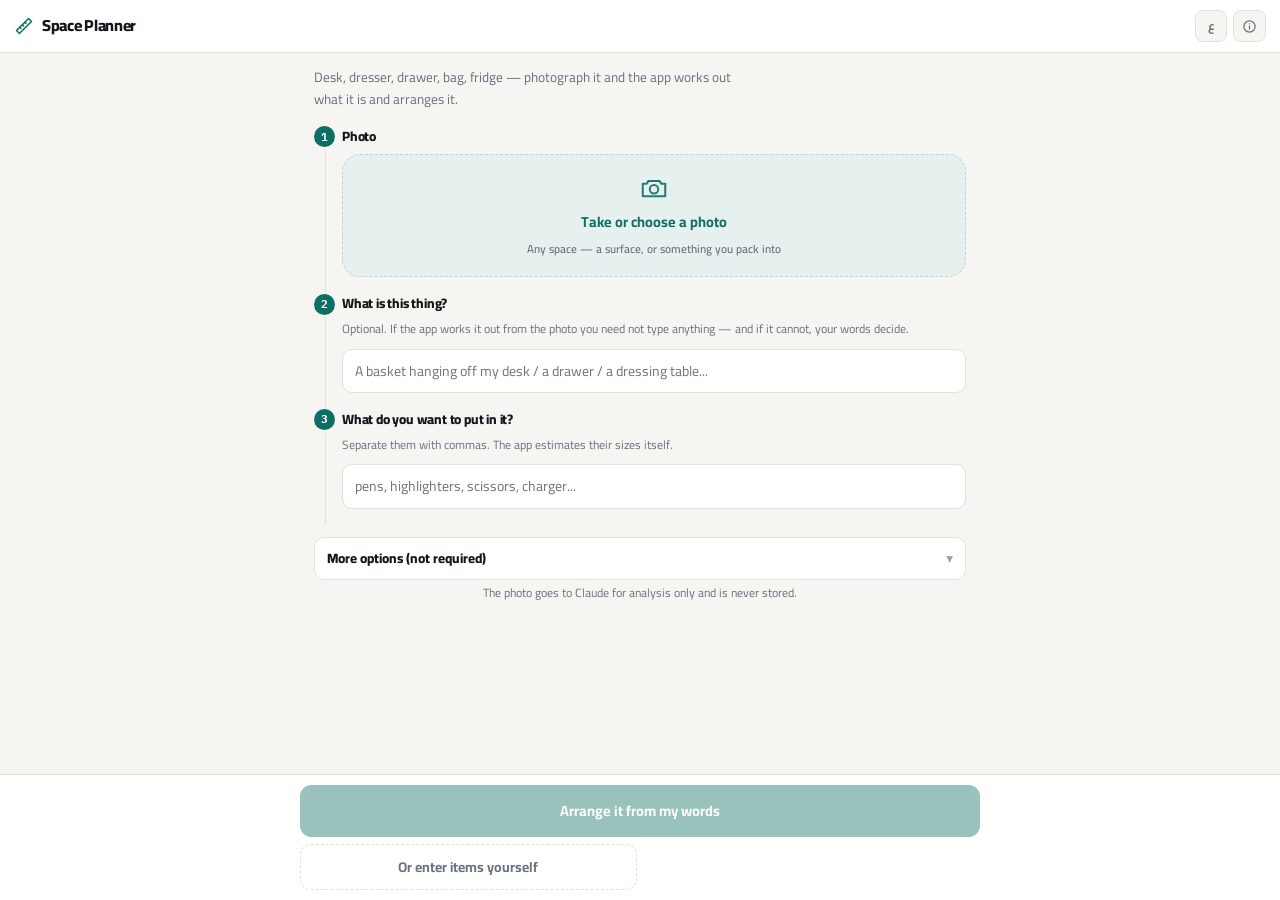
==== commit aef66d21: "Stop drawing on the photo; fill it instead The result screen was still covering the user's photo wit" ====
--- a/space-planner/index.html
+++ b/space-planner/index.html
@@ -131,11 +131,6 @@
     </div>
     <div id="statsRow" class="stats"></div>
 
-    <div id="viewTabs" class="viewtabs hidden">
-      <button class="vtab active" data-view="plan" type="button" data-i18n="viewPlan"></button>
-      <button class="vtab" data-view="photo" type="button" data-i18n="viewPhoto"></button>
-    </div>
-
     <div id="planView" class="plan"></div>
 
     <div id="photoView" class="photo-plan hidden">
@@ -143,6 +138,12 @@
       <div id="photoOverlay"></div>
       <p class="hint" id="photoNote"></p>
     </div>
+
+    <div id="afterImageWrap" class="hidden">
+      <img id="afterImage" alt="">
+      <p class="hint" id="afterNote"></p>
+    </div>
+    <p class="hint" id="realImageHint"></p>
 
     <div id="editTools" class="edit-tools hidden">
       <button id="btnMoveMode" class="tool" type="button"><span>✋</span><span data-i18n="moveMode"></span></button>
@@ -195,12 +196,8 @@
       <div id="askAnswer" class="ai-note hidden"></div>
     </div>
     <div class="actions">
-      <button id="btnAfterImage" class="btn ghost" data-i18n="afterImage"></button>
+      <button id="btnRealImage" class="btn primary hidden" data-i18n="realImage"></button>
       <button id="btnSave" class="btn ghost" data-i18n="save"></button>
-    </div>
-    <div id="afterImageWrap" class="hidden">
-      <p class="hint" data-i18n="aiImageWarn"></p>
-      <img id="afterImage" alt="">
     </div>
   </section>
 
--- a/space-planner/css/app.css
+++ b/space-planner/css/app.css
@@ -385,11 +385,6 @@
 }
 
 /* ═══ المخطط على الصورة، التعديل اليدوي، واللوحات ═══ */
-.viewtabs{display:flex;gap:4px;margin:10px 0 6px;background:var(--paper);
-  border:1px solid var(--line);border-radius:9px;padding:3px}
-.vtab{flex:1;padding:7px 8px;border:0;border-radius:7px;background:none;
-  color:var(--dim);font:inherit;font-size:12.5px;font-weight:700;cursor:pointer}
-.vtab.active{background:var(--card);color:var(--accent);box-shadow:var(--shadow)}
 
 .photo-plan{position:relative;margin-top:6px}
 .photo-plan img{width:100%;display:block;border-radius:10px}
